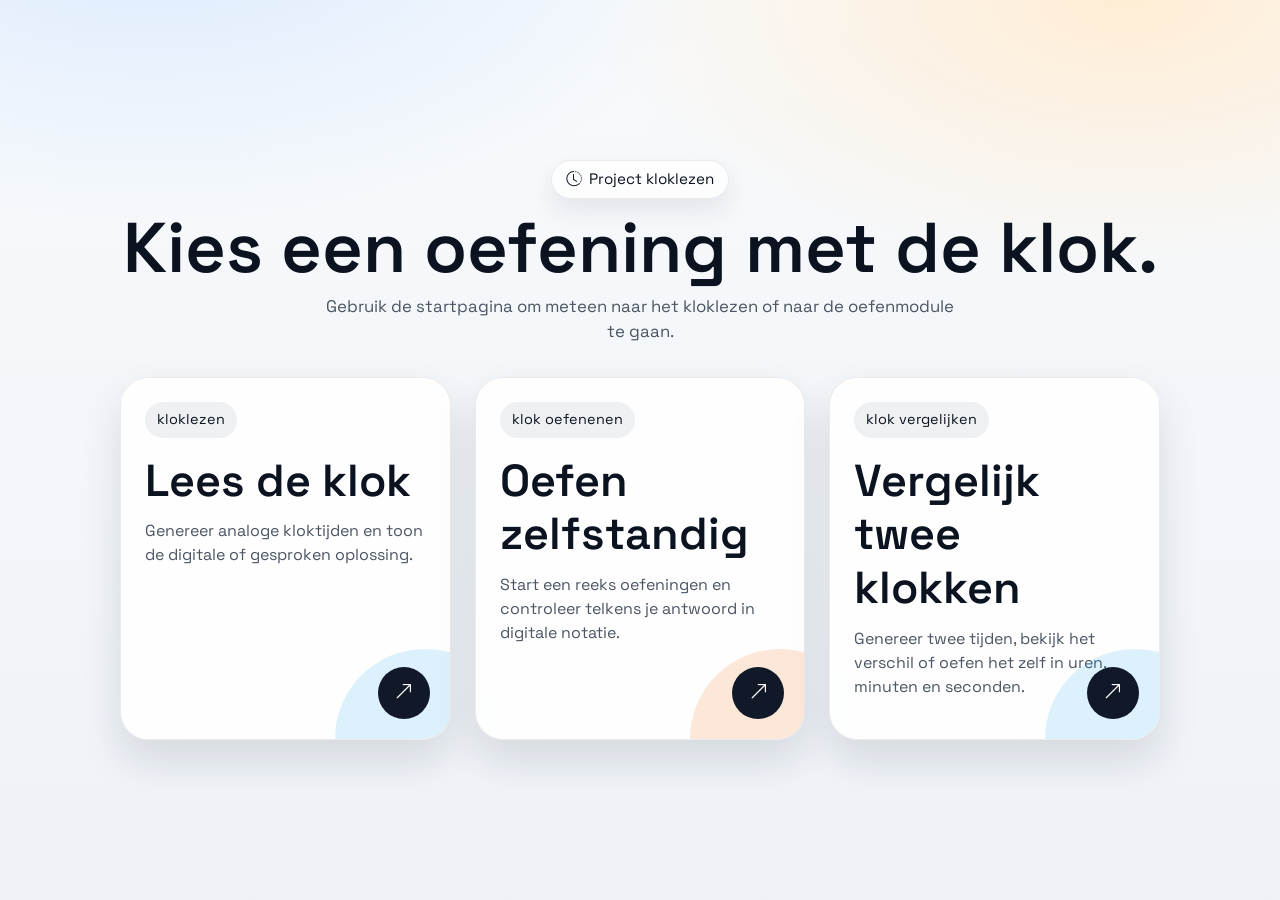
==== index.html @ e8456954 "Initial static site" ====
<!doctype html>
<html lang="nl">
<head>
    <meta charset="utf-8">
    <meta name="viewport" content="width=device-width, initial-scale=1">
    <meta name="description" content="Startpagina voor kloklezen en klok oefenen.">
    <link rel="preconnect" href="https://fonts.googleapis.com">
    <link rel="preconnect" href="https://fonts.gstatic.com" crossorigin>
    <link href="https://fonts.googleapis.com/css2?family=IBM+Plex+Mono:wght@400;500&family=Space+Grotesk:wght@400;500;600&display=swap" rel="stylesheet">
    <link href="https://cdn.jsdelivr.net/npm/bootstrap@5.2.1/dist/css/bootstrap.min.css" rel="stylesheet" integrity="sha384-iYQeCzEYFbKjA/T2uDLTpkwGzCiq6soy8tYaI1GyVh/UjpbCx/TYkiZhlZB6+fzT" crossorigin="anonymous">
    <link href="https://cdn.jsdelivr.net/npm/bootstrap-icons@1.11.3/font/bootstrap-icons.css" rel="stylesheet">
    <link href="klok.css" rel="stylesheet">
    <title>Kloklezen</title>
</head>
<body class="clock-home">
    <main class="home-shell">
        <section class="home-panel">
            <header class="home-hero">
                <div class="home-kicker">
                    <i class="bi bi-clock-history"></i>
                    <span>Project kloklezen</span>
                </div>
                <h1 class="home-title">Kies een oefening met de klok.</h1>
                <p class="home-subtitle">Gebruik de startpagina om meteen naar het kloklezen of naar de oefenmodule te gaan.</p>
            </header>

            <div class="home-grid">
                <a class="home-card" href="klok.html">
                    <span class="home-card-label">kloklezen</span>
                    <h2 class="home-card-title">Lees de klok</h2>
                    <p class="home-card-copy">Genereer analoge kloktijden en toon de digitale of gesproken oplossing.</p>
                    <span class="home-card-arrow" aria-hidden="true">
                        <i class="bi bi-arrow-up-right"></i>
                    </span>
                </a>

                <a class="home-card home-card--warm" href="klok-oefenen.html">
                    <span class="home-card-label">klok oefenenen</span>
                    <h2 class="home-card-title">Oefen zelfstandig</h2>
                    <p class="home-card-copy">Start een reeks oefeningen en controleer telkens je antwoord in digitale notatie.</p>
                    <span class="home-card-arrow" aria-hidden="true">
                        <i class="bi bi-arrow-up-right"></i>
                    </span>
                </a>

                <a class="home-card" href="klok-vergelijken.html">
                    <span class="home-card-label">klok vergelijken</span>
                    <h2 class="home-card-title">Vergelijk twee klokken</h2>
                    <p class="home-card-copy">Genereer twee tijden, bekijk het verschil of oefen het zelf in uren, minuten en seconden.</p>
                    <span class="home-card-arrow" aria-hidden="true">
                        <i class="bi bi-arrow-up-right"></i>
                    </span>
                </a>
            </div>
        </section>
    </main>
</body>
</html>
---- klok.css ----
/*v2.0*/
*{
    margin: 0;
    padding: 0;
    box-sizing: border-box;
}
:root{
    --ink: #0b1320;
    --ink-muted: #4b5563;
    --panel: rgba(255, 255, 255, 0.86);
    --panel-border: rgba(15, 23, 42, 0.08);
    --accent-cool: #0ea5e9;
    --accent-warm: #f97316;
}
body.clock-page{
    font-family: "Space Grotesk", sans-serif;
    color: var(--ink);
    background:
        radial-gradient(1200px 600px at 8% -10%, #e8f3ff 0%, rgba(232, 243, 255, 0) 60%),
        radial-gradient(800px 400px at 92% 8%, #fff3e0 0%, rgba(255, 243, 224, 0) 60%),
        linear-gradient(180deg, #f8fafc 0%, #eef2f7 100%);
    min-height: 100vh;
    overflow-x: hidden;
}
.clock-layout{
    min-height: 100vh;
    padding: 1.5rem 0 2rem;
    display: flex;
    flex-direction: column;
}
.clock-topbar{
    display: flex;
    justify-content: flex-end;
    align-items: center;
    gap: 0.75rem;
    padding: 0 2rem 1rem;
    position: sticky;
    top: 0;
    z-index: 10;
}
.clock-page-topbar{
    justify-content: space-between;
    flex-wrap: wrap;
    gap: 1rem;
}
.clock-page-title{
    font-size: 1.15rem;
    font-weight: 600;
}
.clock-page-actions{
    display: flex;
    align-items: center;
    gap: 0.75rem;
    flex-wrap: wrap;
}
.clock-filter-btn{
    border-radius: 999px;
    padding: 0.6rem 1.4rem;
    box-shadow: 0 14px 28px rgba(15, 23, 42, 0.18);
}
.clock-lang-toggle{
    border-radius: 999px;
    padding: 0.6rem 1.1rem;
}
.clock-compare-topbar{
    justify-content: space-between;
    align-items: center;
    flex-wrap: wrap;
    gap: 1rem;
}
.clock-compare-title{
    font-size: 1.15rem;
    font-weight: 600;
}
.clock-compare-container{
    max-width: 1200px;
}
.clock-compare-controls{
    display: flex;
    flex-wrap: wrap;
    gap: 0.75rem;
    align-items: center;
    justify-content: center;
    margin: 0.5rem 0 1.25rem;
}
.clock-compare-filters,
.clock-filters{
    margin: 0.5rem 0 1.25rem;
    padding: 0.75rem 1rem;
    border-radius: 18px;
    background: var(--panel);
    border: 1px solid var(--panel-border);
    box-shadow: 0 12px 30px rgba(15, 23, 42, 0.08);
}
.clock-compare-filters-title{
    font-weight: 600;
}
.clock-compare-filters .form-check,
.clock-filters .form-check{
    margin-bottom: 0;
}
.clock-compare-filters .form-label,
.clock-filters .form-label{
    margin-bottom: 0.25rem;
}
.clock-compare-filters .form-control,
.clock-filters .form-control{
    min-width: 140px;
}
.clock-compare-grid{
    display: grid;
    grid-template-columns: repeat(auto-fit, minmax(260px, 1fr));
    gap: 1.5rem;
    align-items: start;
}
.clock-compare-card{
    background: var(--panel);
    border-radius: 20px;
    padding: 1rem 1rem 1.25rem;
    border: 1px solid var(--panel-border);
    box-shadow: 0 16px 40px rgba(15, 23, 42, 0.1);
}
.clock-compare-card-title{
    font-weight: 600;
    margin-bottom: 0.75rem;
}
.clock-compare-analog{
    display: flex;
    justify-content: center;
}
.clock-compare-digital{
    display: flex;
    flex-direction: column;
    align-items: center;
}
.clock-shell.clock-shell-compare{
    width: min(52vh, 100%, 380px);
    height: auto;
    aspect-ratio: 1;
    padding: 0.9rem;
}
.clock-compare-result{
    margin-top: 1.5rem;
    display: flex;
    justify-content: center;
}
.clock-compare-result-panel{
    text-align: center;
}
.clock-compare-output{
    margin-top: 0.75rem;
    padding: 0.75rem 1rem;
    background: rgba(255, 255, 255, 0.9);
    border-radius: 12px;
    box-shadow: 0 12px 26px rgba(15, 23, 42, 0.12);
}
.clock-compare-practice{
    display: flex;
    flex-direction: column;
    align-items: center;
    gap: 0.75rem;
}
.clock-compare-inputs{
    display: flex;
    flex-wrap: wrap;
    gap: 0.75rem;
    justify-content: center;
}
.clock-compare-input{
    min-width: 90px;
}
.clock-compare-feedback{
    min-height: 1.25rem;
    font-weight: 600;
}
.clock-main{
    flex: 1;
    margin-left: 0;
    margin-right: 0;
}
.clock-refresh-bar{
    display: flex;
    justify-content: center;
    margin: 0.5rem 0 0.75rem;
}
.clock-overlay-actions{
    position: fixed;
    left: 50%;
    bottom: 1.25rem;
    transform: translateX(-50%);
    display: none;
    gap: 0.75rem;
    padding: 0.6rem 1rem;
    border-radius: 999px;
    background: rgba(15, 23, 42, 0.12);
    backdrop-filter: blur(8px);
    z-index: 15;
}
.clock-controls{
    background: rgba(255, 255, 255, 0.7);
    border-radius: 16px;
    padding: 0.85rem 1rem;
    box-shadow: 0 16px 40px rgba(15, 23, 42, 0.08);
    margin-bottom: 1.75rem;
}
.clock-stage{
    height: 70vh;
    min-height: 320px;
    width: 100%;
    display: flex;
    align-items: center;
    justify-content: center;
    padding: 1.5rem 1rem;
}
.clock-shell{
    --clock-size: min(100%, calc(70vh - 3rem), 640px);
    width: var(--clock-size);
    height: var(--clock-size);
    aspect-ratio: 1;
    border-radius: 50%;
    padding: 1.5rem;
    background: radial-gradient(circle at 30% 30%, rgba(255, 255, 255, 0.95), rgba(255, 255, 255, 0.7));
    box-shadow: 0 30px 60px rgba(15, 23, 42, 0.2), inset 0 0 0 1px var(--panel-border);
    display: flex;
    align-items: center;
    justify-content: center;
}
.clock{
    height: 100%;
    width: 100%;
    border-radius: 50%;
    position: relative;
    --tick-offset: 0.5deg;
    --tick-inner: 56%;
    --tick-outer: 66%;
    border: none;
    outline: 6px solid #111;
    outline-offset: 0;
    background:
        radial-gradient(circle at 30% 30%, #ffffff 0%, #f8fafc 45%, #e2e8f0 100%);
    box-shadow: inset 0 0 30px rgba(15, 23, 42, 0.1);
    overflow: hidden;
}
.clock::before{
    content: "";
    position: absolute;
    inset: 6%;
    border-radius: 50%;
    background:
        repeating-conic-gradient(
            from calc(-90deg - var(--tick-offset)),
            rgba(15, 23, 42, 0.5) 0deg 0.7deg,
            rgba(15, 23, 42, 0.2) 0.7deg 0.9deg,
            transparent 0.9deg 6deg
        );
    -webkit-mask: radial-gradient(circle, transparent 0 var(--tick-inner), #000 var(--tick-inner) var(--tick-outer), transparent var(--tick-outer) 100%);
    mask: radial-gradient(circle, transparent 0 var(--tick-inner), #000 var(--tick-inner) var(--tick-outer), transparent var(--tick-outer) 100%);
    z-index: 1;
    transform: translateZ(0);
}
.clock::after{
    content: "";
    position: absolute;
    inset: 6%;
    border-radius: 50%;
    background:
        repeating-conic-gradient(
            from calc(-90deg - var(--tick-offset)),
            rgba(15, 23, 42, 0.95) 0deg 0.7deg,
            rgba(15, 23, 42, 0.55) 0.7deg 0.9deg,
            transparent 0.9deg 30deg
        );
    -webkit-mask: radial-gradient(circle, transparent 0 calc(var(--tick-inner) - 6%), #000 calc(var(--tick-inner) - 6%) var(--tick-outer), transparent var(--tick-outer) 100%);
    mask: radial-gradient(circle, transparent 0 calc(var(--tick-inner) - 6%), #000 calc(var(--tick-inner) - 6%) var(--tick-outer), transparent var(--tick-outer) 100%);
    z-index: 2;
    transform: translateZ(0);
}
.clock-face{
    position: absolute;
    inset: 6%;
    border-radius: 50%;
    z-index: 3;
    pointer-events: none;
}
.clock-number{
    position: absolute;
    inset: 0;
    display: flex;
    align-items: flex-start;
    justify-content: center;
    font-weight: 600;
    color: var(--ink);
    font-size: clamp(1rem, 2.8vw, 1.45rem);
    transform: rotate(var(--angle));
}
.clock-number span{
    transform: translateY(-62%) rotate(calc(-1 * var(--angle)));
    font-family: "Space Grotesk", sans-serif;
}
.clock-number.n12{ --angle: 0deg; }
.clock-number.n1{ --angle: 30deg; }
.clock-number.n2{ --angle: 60deg; }
.clock-number.n3{ --angle: 90deg; }
.clock-number.n4{ --angle: 120deg; }
.clock-number.n5{ --angle: 150deg; }
.clock-number.n6{ --angle: 180deg; }
.clock-number.n7{ --angle: 210deg; }
.clock-number.n8{ --angle: 240deg; }
.clock-number.n9{ --angle: 270deg; }
.clock-number.n10{ --angle: 300deg; }
.clock-number.n11{ --angle: 330deg; }
.clock-center{
    position: absolute;
    top: 50%;
    left: 50%;
    width: 14px;
    height: 14px;
    transform: translate(-50%, -50%);
    border-radius: 50%;
    background: var(--ink);
    box-shadow: 0 0 0 6px rgba(15, 23, 42, 0.15);
    z-index: 5;
}
.wallet{
    /*background-color: orange;*/
    height: 100%;
    width: 100%;
    max-width: 800px;

    /*border-radius: 50%;*/
    /*border: 5px solid black;*/
    position: relative;
    /*background-image: url("https://cdn.icon-icons.com/icons2/1471/PNG/512/07-wallet_101185.png");*/
    background-position: center;
    background-size: contain;
    background-repeat: no-repeat;
}
.vulling{
    background-image: url("https://cdn.icon-icons.com/icons2/1471/PNG/512/07-wallet_101185.png");
    background-position: center;
    background-size: contain;
    background-repeat: no-repeat;
}
.hour{
    position: absolute;
    top: 50%;
    left: 50%;
    height: 6px;
    width: 28%;
    background: linear-gradient(90deg, #f97316, #ef4444);
    border-radius: 999px;
    transform: rotate(-90deg);
    transform-origin: left;
    box-shadow: 0 4px 12px rgba(239, 68, 68, 0.35);
    z-index: 4;
}
.min,
.sec{
    position: absolute;
    top: 50%;
    left: 50%;
    height: 4px;
    width: 42%;
    background: linear-gradient(90deg, #0ea5e9, #14b8a6);
    border-radius: 999px;
    transform: rotate(-90deg);
    transform-origin: left;
    box-shadow: 0 4px 12px rgba(14, 165, 233, 0.3);
    z-index: 4;
}
.sec{
    height: 2px;
    width: 48%;
    background: linear-gradient(90deg, #0f3d2e, #166534);
    box-shadow: 0 4px 10px rgba(22, 101, 52, 0.25);
}
.digitalClock{
    font-family: "IBM Plex Mono", "Courier New", monospace;
    color: var(--ink);
    font-size: clamp(1.8rem, 3vw, 2.6rem);
    text-align: center;
    padding: 0.85rem 1.1rem;
    margin: 0.75rem auto;
    background: var(--panel);
    border-radius: 18px;
    box-shadow: 0 12px 30px rgba(15, 23, 42, 0.12);
    width: min(260px, 90%);
}
.digitalClockSeconds{
    font-size: 0.7em;
}
.clock-message{
    min-height: 1.25rem;
    margin-top: 0.75rem;
    font-size: 0.95rem;
    color: #b45309;
}
.clock-btn{
    border-radius: 999px;
    font-weight: 600;
    letter-spacing: 0.02em;
}
.btn-warning.clock-btn{
    background: #fbbf24;
    border-color: #f59e0b;
    color: #1f2937;
}
.btn-success.clock-btn{
    background: #10b981;
    border-color: #0f766e;
}
.is-hidden{
    display: none !important;
}

body.clock-home{
    font-family: "Space Grotesk", sans-serif;
    color: var(--ink);
    background:
        radial-gradient(1000px 520px at 12% -10%, #dbeafe 0%, rgba(219, 234, 254, 0) 60%),
        radial-gradient(900px 460px at 88% 0%, #ffedd5 0%, rgba(255, 237, 213, 0) 60%),
        linear-gradient(180deg, #f8fafc 0%, #eef2f7 100%);
    min-height: 100vh;
}
.home-shell{
    min-height: 100vh;
    display: flex;
    align-items: center;
    justify-content: center;
    padding: 2rem;
}
.home-panel{
    width: min(1040px, 100%);
}
.home-hero{
    text-align: center;
    margin-bottom: 2rem;
}
.home-kicker{
    display: inline-flex;
    align-items: center;
    gap: 0.5rem;
    padding: 0.45rem 0.9rem;
    border-radius: 999px;
    background: rgba(255, 255, 255, 0.72);
    border: 1px solid rgba(15, 23, 42, 0.08);
    box-shadow: 0 12px 24px rgba(15, 23, 42, 0.08);
    font-size: 0.95rem;
}
.home-title{
    margin: 1rem 0 0.75rem;
    font-size: clamp(2.2rem, 6vw, 4.4rem);
    font-weight: 600;
    line-height: 0.95;
}
.home-subtitle{
    max-width: 640px;
    margin: 0 auto;
    color: var(--ink-muted);
    font-size: 1.05rem;
}
.home-grid{
    display: grid;
    grid-template-columns: repeat(auto-fit, minmax(280px, 1fr));
    gap: 1.5rem;
}
.home-card{
    position: relative;
    display: block;
    padding: 1.5rem;
    min-height: 260px;
    border-radius: 28px;
    color: inherit;
    text-decoration: none;
    overflow: hidden;
    background: rgba(255, 255, 255, 0.88);
    border: 1px solid rgba(15, 23, 42, 0.08);
    box-shadow: 0 20px 40px rgba(15, 23, 42, 0.12);
    transition: transform 180ms ease, box-shadow 180ms ease;
}
.home-card:hover,
.home-card:focus-visible{
    transform: translateY(-4px);
    box-shadow: 0 28px 48px rgba(15, 23, 42, 0.16);
}
.home-card::before{
    content: "";
    position: absolute;
    inset: auto -20% -25% auto;
    width: 180px;
    height: 180px;
    border-radius: 50%;
    background: rgba(14, 165, 233, 0.14);
}
.home-card--warm::before{
    background: rgba(249, 115, 22, 0.16);
}
.home-card-label{
    display: inline-flex;
    padding: 0.45rem 0.75rem;
    border-radius: 999px;
    background: rgba(15, 23, 42, 0.06);
    font-size: 0.9rem;
}
.home-card-title{
    margin-top: 1rem;
    font-size: clamp(1.9rem, 4vw, 2.8rem);
    font-weight: 600;
}
.home-card-copy{
    max-width: 28ch;
    margin-top: 0.75rem;
    color: var(--ink-muted);
}
.home-card-arrow{
    position: absolute;
    right: 1.25rem;
    bottom: 1.25rem;
    width: 52px;
    height: 52px;
    display: grid;
    place-items: center;
    border-radius: 50%;
    background: #111827;
    color: #fff;
    font-size: 1.2rem;
}

body.clock-practice{
    font-family: "Space Grotesk", sans-serif;
    color: var(--ink);
    background:
        radial-gradient(1200px 600px at 8% -10%, #e8f3ff 0%, rgba(232, 243, 255, 0) 60%),
        radial-gradient(800px 400px at 92% 8%, #fff3e0 0%, rgba(255, 243, 224, 0) 60%),
        linear-gradient(180deg, #f8fafc 0%, #eef2f7 100%);
    min-height: 100vh;
}
.practice-shell{
    max-width: 1200px;
    margin: 0 auto;
    padding: 1.5rem 1rem 3rem;
}
.practice-topbar{
    display: flex;
    justify-content: space-between;
    align-items: center;
    gap: 1rem;
    margin-bottom: 1.5rem;
    flex-wrap: wrap;
}
.practice-title{
    font-size: 1.25rem;
    font-weight: 600;
}
.practice-grid{
    display: grid;
    grid-template-columns: minmax(280px, 360px) 1fr;
    gap: 1.5rem;
    align-items: start;
}
.practice-card{
    background: var(--panel);
    border-radius: 24px;
    padding: 1.25rem;
    border: 1px solid var(--panel-border);
    box-shadow: 0 16px 40px rgba(15, 23, 42, 0.1);
}
.practice-card h2{
    font-size: 1.05rem;
    font-weight: 600;
    margin-bottom: 1rem;
}
.practice-options{
    display: grid;
    gap: 0.85rem;
}
.practice-clock-stage{
    display: flex;
    justify-content: center;
    margin: 1rem 0 1.25rem;
}
.practice-clock-shell{
    width: min(70vw, 460px);
    aspect-ratio: 1;
}
.practice-meta{
    display: flex;
    justify-content: space-between;
    gap: 1rem;
    align-items: center;
    flex-wrap: wrap;
    margin-bottom: 1rem;
}
.practice-progress{
    font-weight: 600;
}
.practice-feedback{
    min-height: 3rem;
}
.practice-feedback-box{
    padding: 0.85rem 1rem;
    border-radius: 16px;
    font-weight: 600;
}
.practice-feedback-box.is-correct{
    background: rgba(16, 185, 129, 0.16);
    color: #065f46;
}
.practice-feedback-box.is-wrong{
    background: rgba(239, 68, 68, 0.14);
    color: #991b1b;
}
.practice-summary{
    margin-top: 1rem;
    padding: 1rem;
    border-radius: 18px;
    background: rgba(255, 255, 255, 0.8);
    border: 1px solid rgba(15, 23, 42, 0.08);
}
.practice-history{
    margin-top: 1rem;
    display: grid;
    gap: 0.65rem;
}
.practice-history-item{
    padding: 0.75rem 0.9rem;
    border-radius: 14px;
    background: rgba(255, 255, 255, 0.78);
    border: 1px solid rgba(15, 23, 42, 0.08);
}

@media (max-width: 991.98px){
    .clock-side{
        display: none;
    }
    .clock-overlay-actions{
        display: flex;
    }
    .clock-stage{
        height: 70vh;
    }
    .clock-shell{
        --clock-size: min(92vw, calc(70vh - 3rem));
    }
    .practice-grid{
        grid-template-columns: 1fr;
    }
    .practice-clock-shell{
        width: min(88vw, 420px);
    }
}
@media (max-width: 575.98px){
    .clock-shell.clock-shell-compare{
        width: 100%;
        max-width: none;
        padding: 0.6rem;
    }
    .home-shell{
        padding: 1rem;
    }
    .home-card{
        min-height: 220px;
    }
}
@media (min-width: 992px){
    .clock-compare-filters.collapse,
    .clock-filters.collapse{
        display: block !important;
        height: auto !important;
        visibility: visible;
        overflow: visible;
    }
    .clock-compare-filters.collapse:not(.show),
    .clock-filters.collapse:not(.show){
        height: auto !important;
    }
}
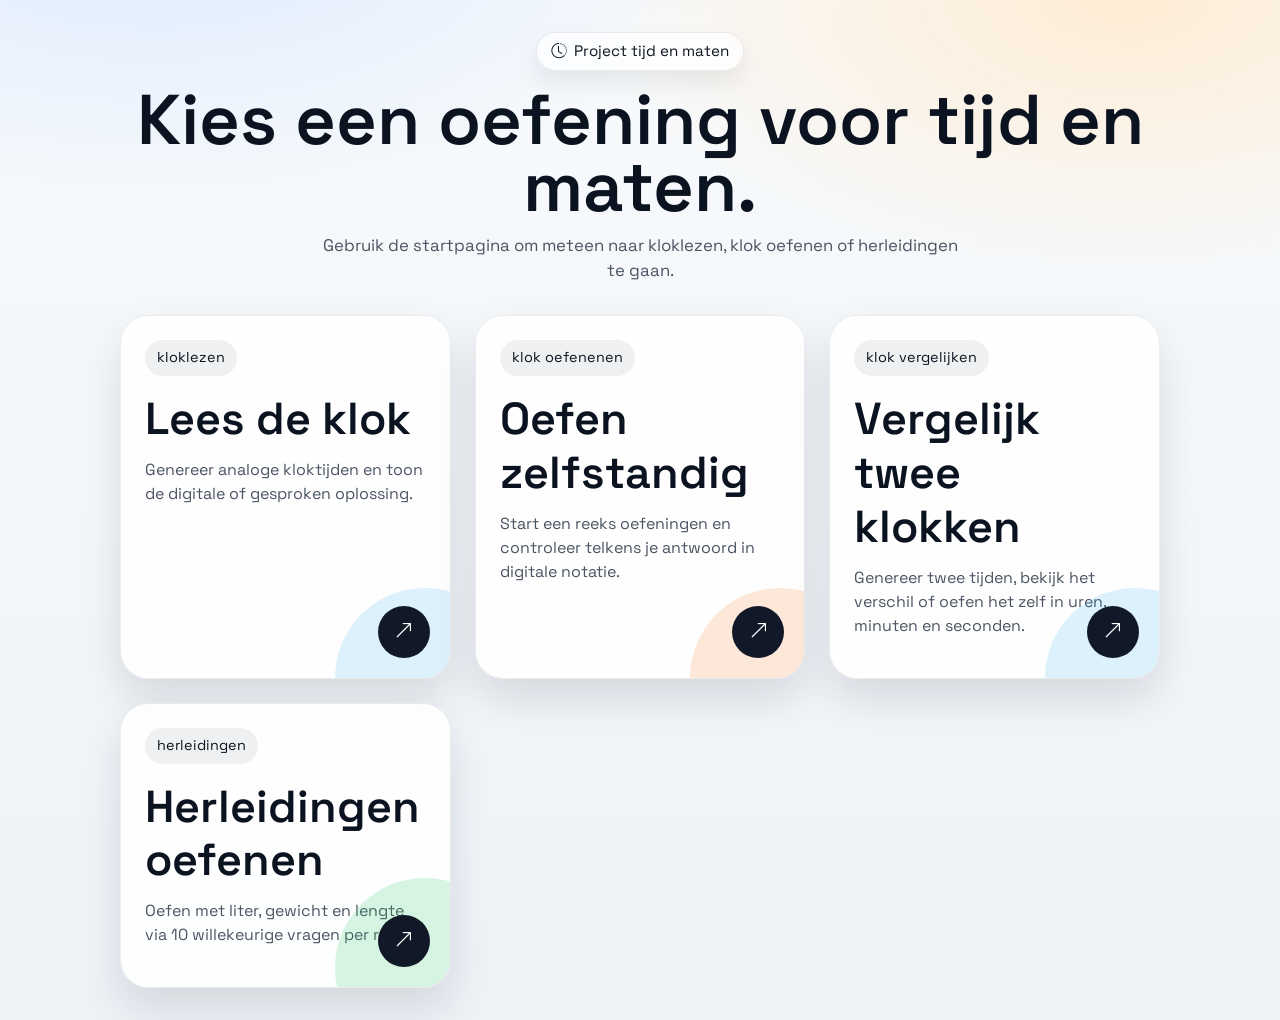
==== commit 138b8c7a: "Rename project to Tijd en Maten" ====
--- a/index.html
+++ b/index.html
@@ -3,14 +3,14 @@
 <head>
     <meta charset="utf-8">
     <meta name="viewport" content="width=device-width, initial-scale=1">
-    <meta name="description" content="Startpagina voor kloklezen en klok oefenen.">
+    <meta name="description" content="Startpagina voor oefeningen rond tijd en maten.">
     <link rel="preconnect" href="https://fonts.googleapis.com">
     <link rel="preconnect" href="https://fonts.gstatic.com" crossorigin>
     <link href="https://fonts.googleapis.com/css2?family=IBM+Plex+Mono:wght@400;500&family=Space+Grotesk:wght@400;500;600&display=swap" rel="stylesheet">
     <link href="https://cdn.jsdelivr.net/npm/bootstrap@5.2.1/dist/css/bootstrap.min.css" rel="stylesheet" integrity="sha384-iYQeCzEYFbKjA/T2uDLTpkwGzCiq6soy8tYaI1GyVh/UjpbCx/TYkiZhlZB6+fzT" crossorigin="anonymous">
     <link href="https://cdn.jsdelivr.net/npm/bootstrap-icons@1.11.3/font/bootstrap-icons.css" rel="stylesheet">
     <link href="klok.css" rel="stylesheet">
-    <title>Kloklezen</title>
+    <title>Tijd en Maten</title>
 </head>
 <body class="clock-home">
     <main class="home-shell">
@@ -18,10 +18,10 @@
             <header class="home-hero">
                 <div class="home-kicker">
                     <i class="bi bi-clock-history"></i>
-                    <span>Project kloklezen</span>
+                    <span>Project tijd en maten</span>
                 </div>
-                <h1 class="home-title">Kies een oefening met de klok.</h1>
-                <p class="home-subtitle">Gebruik de startpagina om meteen naar het kloklezen of naar de oefenmodule te gaan.</p>
+                <h1 class="home-title">Kies een oefening voor tijd en maten.</h1>
+                <p class="home-subtitle">Gebruik de startpagina om meteen naar kloklezen, klok oefenen of herleidingen te gaan.</p>
             </header>
 
             <div class="home-grid">
@@ -51,6 +51,15 @@
                         <i class="bi bi-arrow-up-right"></i>
                     </span>
                 </a>
+
+                <a class="home-card home-card--play" href="herleidingen.html">
+                    <span class="home-card-label">herleidingen</span>
+                    <h2 class="home-card-title">Herleidingen oefenen</h2>
+                    <p class="home-card-copy">Oefen met liter, gewicht en lengte via 10 willekeurige vragen per reeks.</p>
+                    <span class="home-card-arrow" aria-hidden="true">
+                        <i class="bi bi-arrow-up-right"></i>
+                    </span>
+                </a>
             </div>
         </section>
     </main>
--- a/klok.css
+++ b/klok.css
@@ -495,6 +495,9 @@
 .home-card--warm::before{
     background: rgba(249, 115, 22, 0.16);
 }
+.home-card--play::before{
+    background: rgba(34, 197, 94, 0.18);
+}
 .home-card-label{
     display: inline-flex;
     padding: 0.45rem 0.75rem;
@@ -629,6 +632,358 @@
     border: 1px solid rgba(15, 23, 42, 0.08);
 }
 
+body.conversion-page{
+    font-family: "Space Grotesk", sans-serif;
+    color: var(--ink);
+    background:
+        radial-gradient(900px 420px at 12% -8%, rgba(253, 224, 71, 0.38) 0%, rgba(253, 224, 71, 0) 60%),
+        radial-gradient(800px 460px at 90% 4%, rgba(56, 189, 248, 0.28) 0%, rgba(56, 189, 248, 0) 60%),
+        linear-gradient(180deg, #fffdf5 0%, #f0f9ff 55%, #eefcf1 100%);
+    min-height: 100vh;
+}
+.conversion-shell{
+    max-width: 1120px;
+    margin: 0 auto;
+    padding: 1.5rem 1rem 3rem;
+}
+.conversion-panel{
+    display: grid;
+    gap: 1.5rem;
+}
+.conversion-topbar{
+    display: flex;
+    justify-content: space-between;
+    gap: 1rem;
+    align-items: flex-start;
+    flex-wrap: wrap;
+}
+.conversion-kicker{
+    display: inline-flex;
+    align-items: center;
+    gap: 0.45rem;
+    padding: 0.45rem 0.85rem;
+    border-radius: 999px;
+    background: rgba(255, 255, 255, 0.78);
+    border: 1px solid rgba(15, 23, 42, 0.08);
+    box-shadow: 0 12px 24px rgba(15, 23, 42, 0.08);
+    font-size: 0.95rem;
+}
+.conversion-title{
+    margin: 1rem 0 0.65rem;
+    font-size: clamp(2.2rem, 6vw, 4.2rem);
+    font-weight: 700;
+    line-height: 0.95;
+}
+.conversion-subtitle{
+    max-width: 58ch;
+    color: var(--ink-muted);
+    font-size: 1.05rem;
+}
+.conversion-card{
+    background: rgba(255, 255, 255, 0.9);
+    border-radius: 28px;
+    padding: 1.5rem;
+    border: 1px solid rgba(15, 23, 42, 0.08);
+    box-shadow: 0 24px 50px rgba(15, 23, 42, 0.12);
+}
+.conversion-card-header h2,
+.conversion-end h2{
+    font-size: 1.5rem;
+    font-weight: 700;
+    margin-bottom: 0.4rem;
+}
+.conversion-card-header p{
+    color: var(--ink-muted);
+    margin-bottom: 0;
+}
+.conversion-setup{
+    display: grid;
+    gap: 1.5rem;
+    margin-top: 1.5rem;
+}
+.conversion-label{
+    display: inline-block;
+    margin-bottom: 0.7rem;
+    font-weight: 700;
+}
+.conversion-choice-grid{
+    display: grid;
+    grid-template-columns: repeat(auto-fit, minmax(170px, 1fr));
+    gap: 1rem;
+}
+.conversion-choice{
+    position: relative;
+    display: flex;
+    flex-direction: column;
+    gap: 0.2rem;
+    min-height: 112px;
+    padding: 1rem 1rem 1rem 3.4rem;
+    border-radius: 24px;
+    cursor: pointer;
+    background: linear-gradient(180deg, rgba(255, 255, 255, 0.9), rgba(248, 250, 252, 0.96));
+    border: 2px solid rgba(148, 163, 184, 0.24);
+    transition: transform 180ms ease, border-color 180ms ease, box-shadow 180ms ease;
+}
+.conversion-choice:hover,
+.conversion-choice:focus-within{
+    transform: translateY(-3px);
+    border-color: rgba(14, 165, 233, 0.4);
+    box-shadow: 0 18px 32px rgba(14, 165, 233, 0.14);
+}
+.conversion-choice input{
+    position: absolute;
+    top: 1rem;
+    left: 1rem;
+    width: 1.3rem;
+    height: 1.3rem;
+}
+.conversion-choice span{
+    font-size: 1.2rem;
+    font-weight: 700;
+}
+.conversion-choice small{
+    color: var(--ink-muted);
+    font-size: 0.95rem;
+}
+.conversion-choice input:checked + span{
+    color: #0369a1;
+}
+.conversion-choice-grid--levels .conversion-choice{
+    min-height: 124px;
+}
+.conversion-start-btn{
+    justify-self: start;
+    padding: 0.85rem 1.5rem;
+    font-size: 1.05rem;
+}
+.conversion-statusbar{
+    display: flex;
+    flex-wrap: wrap;
+    gap: 0.75rem;
+    align-items: center;
+    justify-content: space-between;
+}
+.conversion-badge,
+.conversion-score{
+    display: inline-flex;
+    align-items: center;
+    min-height: 44px;
+    padding: 0.55rem 0.9rem;
+    border-radius: 999px;
+    background: rgba(241, 245, 249, 0.92);
+    border: 1px solid rgba(15, 23, 42, 0.08);
+    font-weight: 700;
+}
+.conversion-progress-wrap{
+    margin-top: 1.25rem;
+}
+.conversion-progress-label{
+    font-weight: 700;
+    margin-bottom: 0.5rem;
+}
+.conversion-progress-bar{
+    width: 100%;
+    height: 16px;
+    overflow: hidden;
+    border-radius: 999px;
+    background: rgba(226, 232, 240, 0.95);
+}
+.conversion-progress-fill{
+    width: 10%;
+    height: 100%;
+    border-radius: inherit;
+    background: linear-gradient(90deg, #38bdf8, #22c55e);
+    transition: width 180ms ease;
+}
+.conversion-question-block{
+    margin: 1.75rem 0 1rem;
+    padding: 1.5rem;
+    border-radius: 24px;
+    background:
+        radial-gradient(circle at top right, rgba(253, 224, 71, 0.3), rgba(253, 224, 71, 0) 42%),
+        linear-gradient(180deg, rgba(255, 255, 255, 0.96), rgba(248, 250, 252, 0.96));
+    border: 1px solid rgba(15, 23, 42, 0.08);
+}
+.conversion-question{
+    margin-bottom: 0.4rem;
+    font-size: clamp(1.6rem, 4vw, 2.35rem);
+    font-weight: 700;
+    line-height: 1.15;
+}
+.conversion-hint{
+    margin-bottom: 0;
+    color: var(--ink-muted);
+}
+.conversion-helper{
+    display: grid;
+    gap: 0.9rem;
+    margin-bottom: 1.25rem;
+    min-width: 0;
+}
+.conversion-helper-toggle{
+    justify-self: start;
+}
+.conversion-table-panel{
+    padding: 1rem;
+    border-radius: 22px;
+    background: rgba(248, 250, 252, 0.88);
+    border: 1px solid rgba(15, 23, 42, 0.08);
+    min-width: 0;
+    overflow-x: hidden;
+}
+.conversion-table-header h3{
+    margin: 0 0 0.3rem;
+    font-size: 1.1rem;
+    font-weight: 700;
+}
+.conversion-table-header p{
+    margin: 0 0 0.85rem;
+    color: var(--ink-muted);
+}
+.conversion-table-wrap{
+    flex: 1;
+    width: 100%;
+    min-width: 0;
+    overflow-x: auto;
+    overflow-y: hidden;
+    -webkit-overflow-scrolling: touch;
+}
+.conversion-table-builder{
+    display: flex;
+    align-items: stretch;
+    gap: 0.75rem;
+    width: 100%;
+    min-width: 0;
+}
+.conversion-table{
+    width: max-content;
+    min-width: 100%;
+    border-collapse: separate;
+    border-spacing: 0.5rem;
+}
+.conversion-table-add{
+    width: 52px;
+    min-width: 52px;
+    align-self: center;
+    border-radius: 18px;
+    font-size: 1.6rem;
+    line-height: 1;
+}
+.conversion-table-add:disabled{
+    opacity: 0.45;
+}
+.conversion-table th{
+    min-width: 70px;
+    padding: 0.7rem 0.4rem;
+    border-radius: 16px;
+    text-align: center;
+    background: rgba(14, 165, 233, 0.12);
+    color: #075985;
+    font-weight: 700;
+}
+.conversion-table td{
+    padding: 0;
+}
+.conversion-table-input{
+    min-width: 70px;
+    min-height: 52px;
+    text-align: center;
+    border-radius: 16px;
+    border: 2px solid rgba(148, 163, 184, 0.22);
+}
+.conversion-table-clear{
+    margin-top: 0.75rem;
+}
+.conversion-answer-form{
+    display: grid;
+    gap: 0.75rem;
+}
+.conversion-answer-row{
+    display: flex;
+    gap: 0.75rem;
+    flex-wrap: wrap;
+}
+.conversion-input{
+    flex: 1 1 240px;
+    min-height: 56px;
+    border-radius: 18px;
+    font-size: 1.1rem;
+    border: 2px solid rgba(148, 163, 184, 0.22);
+}
+.conversion-check-btn{
+    min-height: 56px;
+    padding-left: 1.25rem;
+    padding-right: 1.25rem;
+}
+.conversion-feedback{
+    min-height: 4.5rem;
+    margin-top: 1rem;
+}
+.conversion-feedback-box{
+    padding: 1rem 1.1rem;
+    border-radius: 20px;
+    font-weight: 700;
+    line-height: 1.45;
+}
+.conversion-feedback-box.is-correct{
+    background: rgba(34, 197, 94, 0.16);
+    color: #166534;
+}
+.conversion-feedback-box.is-wrong{
+    background: rgba(251, 191, 36, 0.2);
+    color: #92400e;
+}
+.conversion-actions{
+    margin-top: 1rem;
+}
+.conversion-end{
+    text-align: center;
+}
+.conversion-celebration{
+    max-width: 620px;
+    margin: 0 auto;
+}
+.conversion-trophy{
+    width: 78px;
+    height: 78px;
+    margin: 0 auto 1rem;
+    display: grid;
+    place-items: center;
+    border-radius: 50%;
+    background: linear-gradient(180deg, #facc15, #f59e0b);
+    color: #fff;
+    font-size: 2rem;
+    box-shadow: 0 20px 40px rgba(245, 158, 11, 0.28);
+}
+.conversion-result{
+    font-size: 1.25rem;
+    font-weight: 700;
+}
+.conversion-result-copy{
+    color: var(--ink-muted);
+}
+.conversion-summary-list{
+    display: grid;
+    gap: 0.85rem;
+    margin: 1.5rem auto 0;
+    max-width: 760px;
+    text-align: left;
+}
+.conversion-summary-item{
+    display: grid;
+    gap: 0.2rem;
+    padding: 1rem;
+    border-radius: 20px;
+    background: rgba(248, 250, 252, 0.92);
+    border: 1px solid rgba(15, 23, 42, 0.08);
+}
+.conversion-summary-item.is-correct{
+    border-color: rgba(34, 197, 94, 0.26);
+}
+.conversion-summary-item.is-wrong{
+    border-color: rgba(245, 158, 11, 0.32);
+}
+
 @media (max-width: 991.98px){
     .clock-side{
         display: none;
@@ -647,6 +1002,9 @@
     }
     .practice-clock-shell{
         width: min(88vw, 420px);
+    }
+    .conversion-topbar{
+        align-items: stretch;
     }
 }
 @media (max-width: 575.98px){
@@ -660,6 +1018,50 @@
     }
     .home-card{
         min-height: 220px;
+    }
+    .conversion-shell{
+        padding-left: 0.85rem;
+        padding-right: 0.85rem;
+    }
+    .conversion-card{
+        padding: 1.15rem;
+    }
+    .conversion-choice{
+        min-height: 98px;
+        padding-left: 3.1rem;
+    }
+    .conversion-answer-row{
+        flex-direction: column;
+    }
+    .conversion-input{
+        flex: none;
+        width: 100%;
+    }
+    .conversion-table-builder{
+        flex-direction: column;
+    }
+    .conversion-table-add{
+        width: 100%;
+    }
+    .conversion-table{
+        border-spacing: 0.35rem;
+    }
+    .conversion-table th{
+        min-width: 48px;
+        padding: 0.55rem 0.25rem;
+        font-size: 0.78rem;
+    }
+    .conversion-table-input{
+        min-width: 48px;
+        width: 48px;
+        min-height: 46px;
+        padding: 0.35rem 0.2rem;
+        font-size: 1rem;
+    }
+    .conversion-check-btn,
+    .conversion-start-btn,
+    .conversion-actions .clock-btn{
+        width: 100%;
     }
 }
 @media (min-width: 992px){
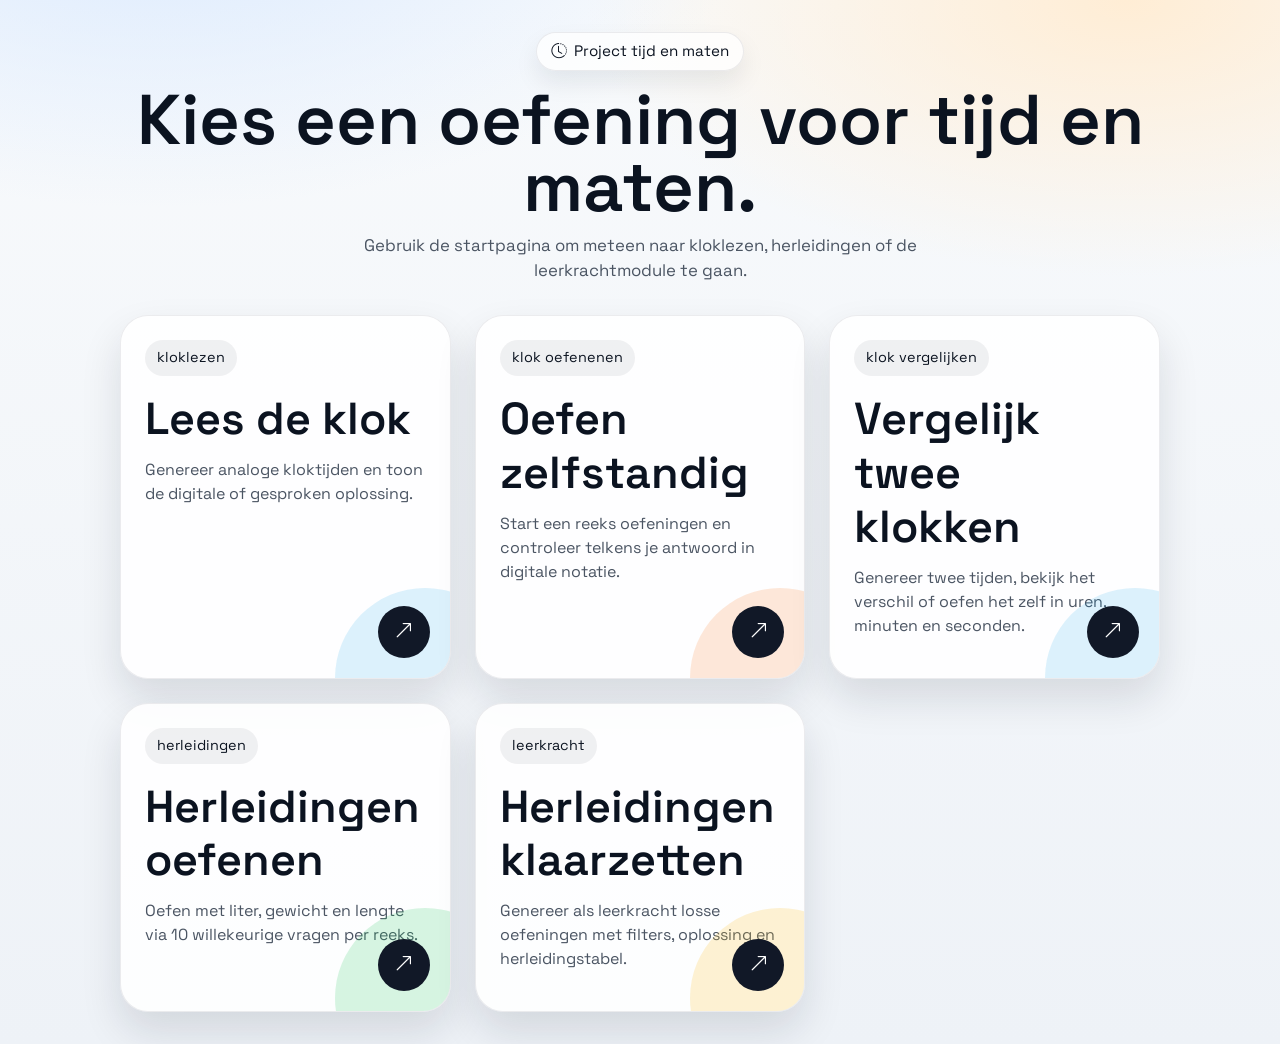
==== commit 53b0448d: "updates cs 02052026" ====
--- a/index.html
+++ b/index.html
@@ -21,7 +21,7 @@
                     <span>Project tijd en maten</span>
                 </div>
                 <h1 class="home-title">Kies een oefening voor tijd en maten.</h1>
-                <p class="home-subtitle">Gebruik de startpagina om meteen naar kloklezen, klok oefenen of herleidingen te gaan.</p>
+                <p class="home-subtitle">Gebruik de startpagina om meteen naar kloklezen, herleidingen of de leerkrachtmodule te gaan.</p>
             </header>
 
             <div class="home-grid">
@@ -60,6 +60,15 @@
                         <i class="bi bi-arrow-up-right"></i>
                     </span>
                 </a>
+
+                <a class="home-card home-card--teacher" href="herleidingen-leerkracht.html">
+                    <span class="home-card-label">leerkracht</span>
+                    <h2 class="home-card-title">Herleidingen klaarzetten</h2>
+                    <p class="home-card-copy">Genereer als leerkracht losse oefeningen met filters, oplossing en herleidingstabel.</p>
+                    <span class="home-card-arrow" aria-hidden="true">
+                        <i class="bi bi-arrow-up-right"></i>
+                    </span>
+                </a>
             </div>
         </section>
     </main>
--- a/klok.css
+++ b/klok.css
@@ -498,6 +498,9 @@
 .home-card--play::before{
     background: rgba(34, 197, 94, 0.18);
 }
+.home-card--teacher::before{
+    background: rgba(251, 191, 36, 0.2);
+}
 .home-card-label{
     display: inline-flex;
     padding: 0.45rem 0.75rem;
@@ -983,6 +986,127 @@
 .conversion-summary-item.is-wrong{
     border-color: rgba(245, 158, 11, 0.32);
 }
+.teacher-card{
+    overflow: hidden;
+}
+.teacher-card-header{
+    display: flex;
+    justify-content: space-between;
+    gap: 1rem;
+    align-items: flex-start;
+    flex-wrap: wrap;
+}
+.teacher-card-badge{
+    display: inline-flex;
+    align-items: center;
+    min-height: 44px;
+    padding: 0.55rem 0.9rem;
+    border-radius: 999px;
+    background: rgba(251, 191, 36, 0.18);
+    border: 1px solid rgba(245, 158, 11, 0.22);
+    font-weight: 700;
+    color: #92400e;
+}
+.teacher-grid{
+    display: grid;
+    grid-template-columns: minmax(260px, 320px) 1fr;
+    gap: 1.5rem;
+    margin-top: 1.5rem;
+    align-items: start;
+}
+.teacher-filters{
+    padding: 1rem;
+    border-radius: 24px;
+    background: rgba(248, 250, 252, 0.86);
+    border: 1px solid rgba(15, 23, 42, 0.08);
+}
+.teacher-filter-form{
+    display: grid;
+    gap: 1rem;
+}
+.teacher-stage{
+    display: grid;
+    gap: 1rem;
+    min-width: 0;
+}
+.teacher-meta{
+    display: flex;
+    flex-wrap: wrap;
+    gap: 0.75rem;
+}
+.teacher-question-block{
+    margin: 0;
+}
+.teacher-question{
+    font-size: clamp(1.4rem, 3vw, 2rem);
+}
+.teacher-actions{
+    display: flex;
+    flex-wrap: wrap;
+    gap: 0.75rem;
+}
+.teacher-solution{
+    display: grid;
+    gap: 1rem;
+    padding: 1rem;
+    border-radius: 24px;
+    background: rgba(255, 255, 255, 0.82);
+    border: 1px solid rgba(15, 23, 42, 0.08);
+}
+.teacher-solution-copy h3{
+    margin: 0 0 0.35rem;
+    font-size: 1.1rem;
+    font-weight: 700;
+}
+.teacher-solution-answer{
+    margin-bottom: 0.45rem;
+    font-size: 1.15rem;
+    font-weight: 700;
+}
+.teacher-solution-explanation{
+    margin-bottom: 0;
+    color: var(--ink-muted);
+}
+.teacher-table-wrap{
+    overflow-x: auto;
+    -webkit-overflow-scrolling: touch;
+}
+.teacher-solution-table{
+    width: max-content;
+    min-width: 100%;
+}
+.teacher-solution-table th:first-child{
+    min-width: 88px;
+    background: rgba(15, 23, 42, 0.08);
+    color: var(--ink);
+}
+.teacher-target-column{
+    border-right: 3px solid #0f766e !important;
+}
+.teacher-solution-table td{
+    min-width: 52px;
+    height: 52px;
+    text-align: center;
+    border-radius: 14px;
+    background: rgba(255, 255, 255, 0.88);
+    border: 1px solid rgba(15, 23, 42, 0.08);
+    font-weight: 700;
+}
+.teacher-cell-source{
+    font-weight: 700;
+    color: var(--ink);
+}
+.teacher-cell-fill{
+    color: #2563eb;
+    font-weight: 500;
+}
+.teacher-cell-result{
+    color: #166534;
+}
+.teacher-solution-result-row td,
+.teacher-solution-result-row th{
+    background: rgba(34, 197, 94, 0.12);
+}
 
 @media (max-width: 991.98px){
     .clock-side{
@@ -1005,6 +1129,9 @@
     }
     .conversion-topbar{
         align-items: stretch;
+    }
+    .teacher-grid{
+        grid-template-columns: 1fr;
     }
 }
 @media (max-width: 575.98px){
